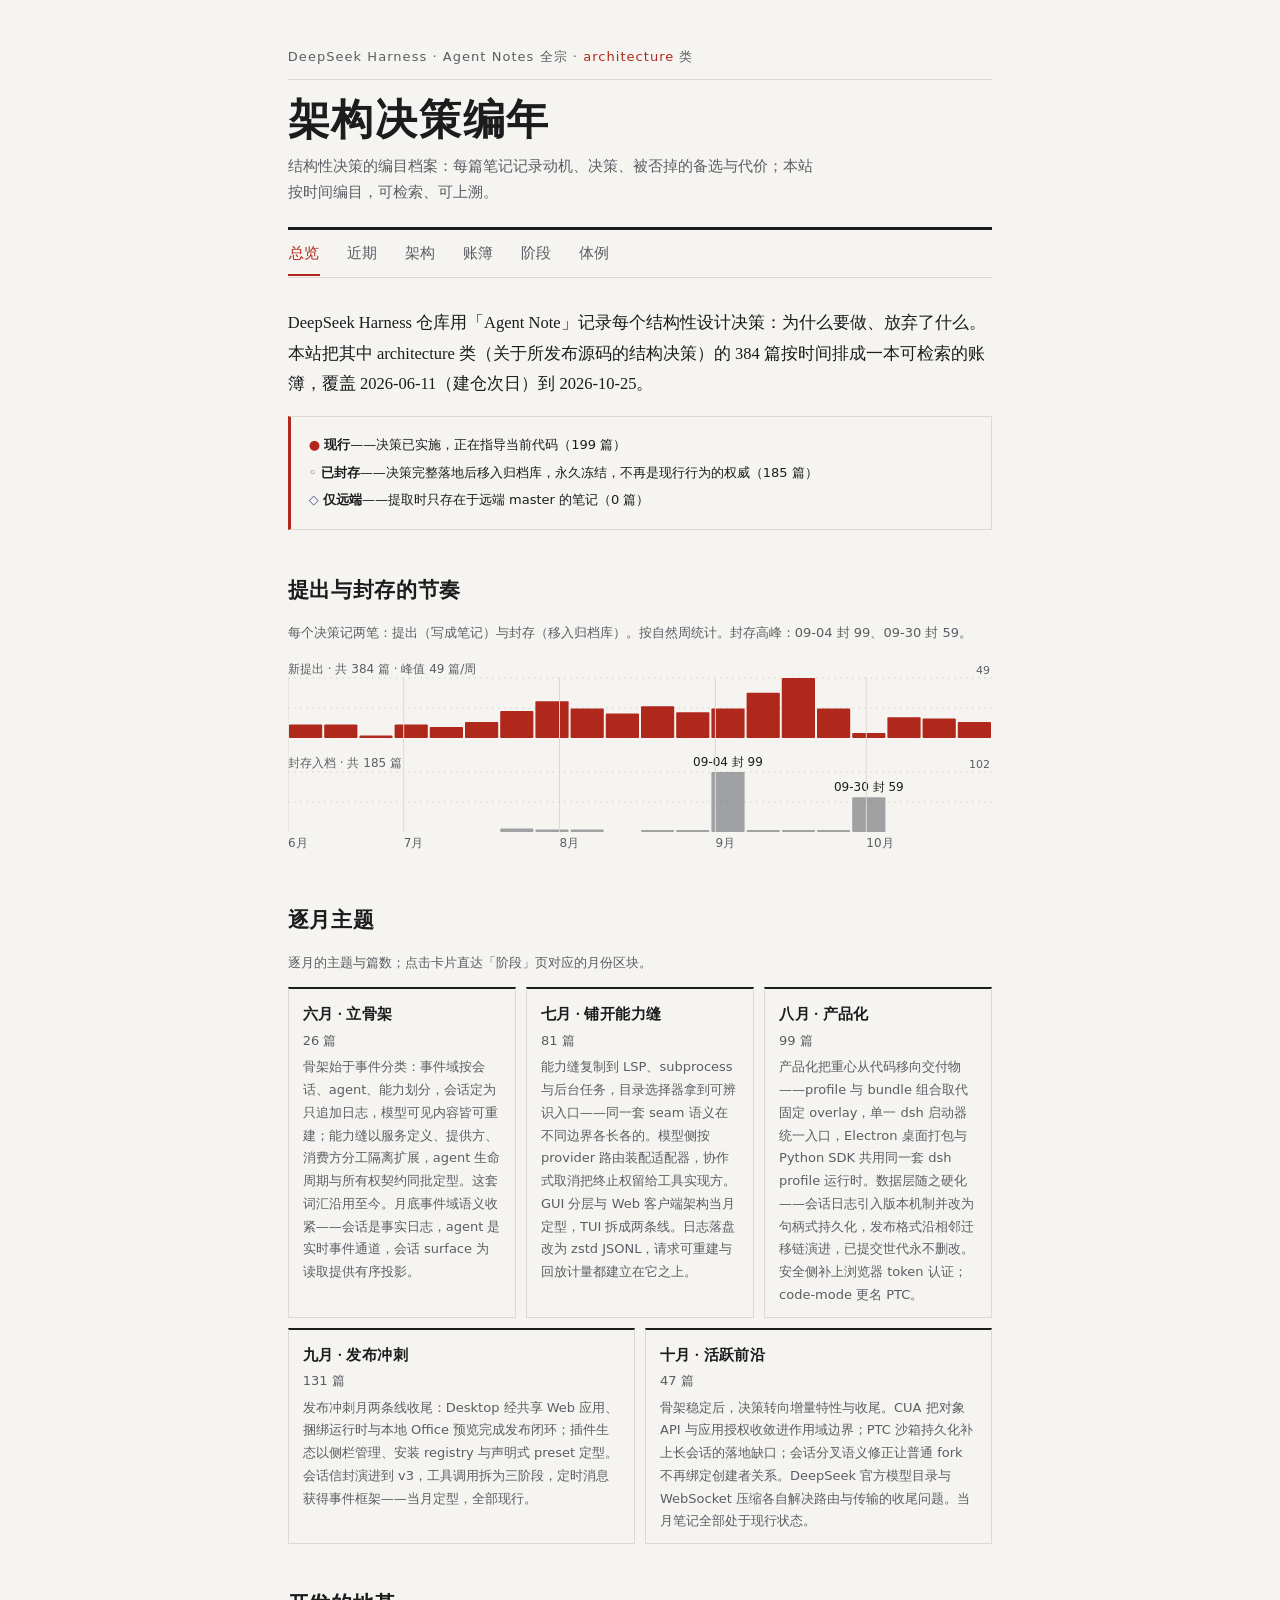
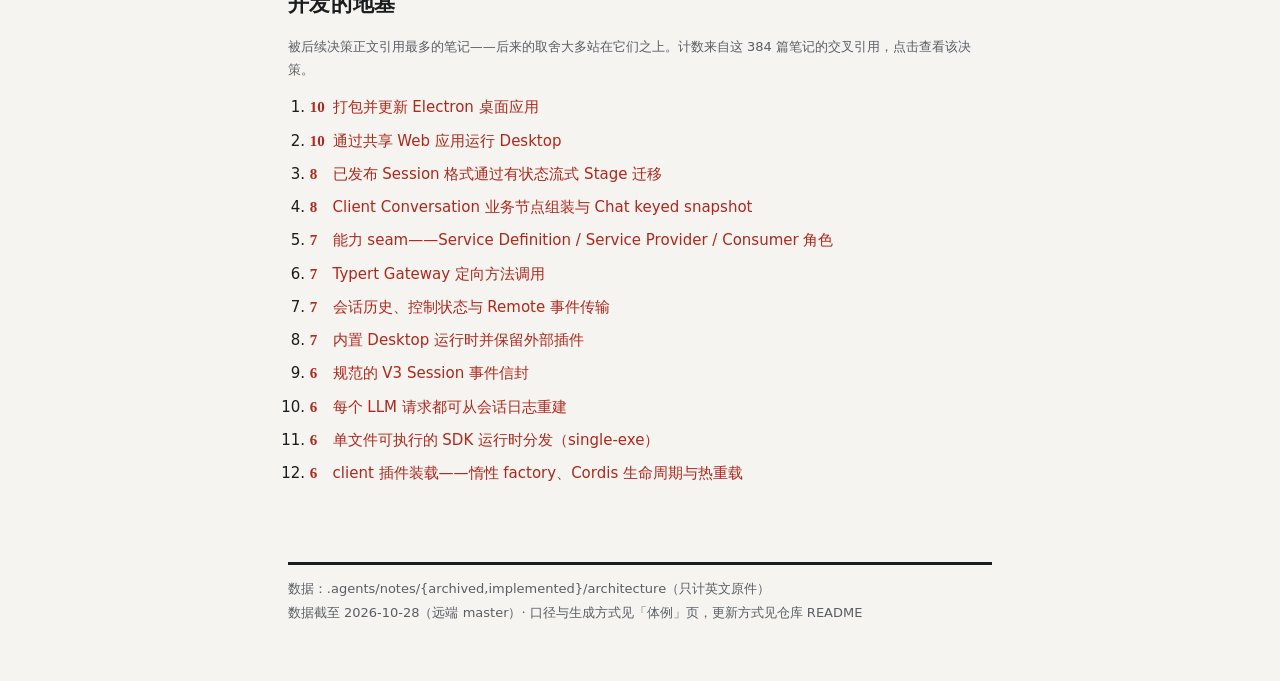
==== index.html @ a7806670 "publish site 2026-10-29" ====
<!doctype html>
<html lang="zh-CN">
<head>
  <meta charset="utf-8">
  <meta name="viewport" content="width=device-width, initial-scale=1">
  <meta name="description" content="">
  <title></title>
  <link rel="stylesheet" href="css/styles.css?v=202610291854b">
</head>
<body>
  <header class="site-head">
    <p class="kicker" id="slot-kicker"></p>
    <h1 id="slot-h1"></h1>
    <p class="subtitle" id="slot-subtitle"></p>
    <nav id="nav" aria-label="页面导航"></nav>
  </header>
  <main id="page" aria-live="polite">
    <noscript><p>本站按页加载脚本，需要启用 JavaScript。</p></noscript>
  </main>
  <footer class="site-foot">
    <p id="slot-footer"></p>
  </footer>
  <script src="js/vendor/marked.min.js"></script>
  <script src="js/data.js?v=202610291854b"></script>
  <script src="js/data.zh.js?v=202610291854b"></script>
  <script src="js/content.js?v=202610291854"></script>
  <script src="js/static.js"></script>
  <script src="js/app.js?v=202610291854b"></script>
</body>
</html>
---- css/styles.css ----
/* 架构决策编年 · 档案编目视觉体系
   文献标题用衬线，记录数据用等宽，说明文字用黑体；
   朱砂 = 现行/印色，墨灰 = 封存，靛青 = 仅远端。 */

:root {
  --paper: #f5f4f0;
  --ink: #1b1c1e;
  --ink-2: #5a5e64;
  --line: #dcd9d1;
  --line-soft: #e8e6e0;
  --seal: #b0281c;
  --seal-paper: #f1e4e0;
  --remote: #46539b;
  --hover: #eceae4;
  --serif: "Noto Serif SC", "Noto Serif CJK SC", "Source Han Serif SC", "Songti SC", "SimSun", serif;
  --sans: "Noto Sans SC", "PingFang SC", "Hiragino Sans GB", "Microsoft YaHei", system-ui, sans-serif;
  --mono: ui-monospace, "SF Mono", Menlo, Consolas, "Liberation Mono", monospace;
}

@media (prefers-color-scheme: dark) {
  :root {
    --paper: #17181a;
    --ink: #e9e7e2;
    --ink-2: #a3a7ad;
    --line: #2f3235;
    --line-soft: #24262a;
    --seal: #e0604c;
    --seal-paper: #2c211f;
    --remote: #9aa7e0;
    --hover: #1f2225;
  }
}

* { box-sizing: border-box; }

body {
  margin: 0;
  background: var(--paper);
  color: var(--ink);
  font: 400 15px/1.75 var(--sans);
  -webkit-font-smoothing: antialiased;
}

::selection { background: var(--seal); color: #fff; }

.site-head, main, .site-foot {
  max-width: 78ch;
  margin: 0 auto;
  padding: 0 20px;
}
.site-head { padding-top: 46px; }
main { min-height: 40vh; padding-bottom: 56px; }
.site-foot { padding-bottom: 44px; }

/* 卷首 */
.kicker {
  color: var(--ink-2);
  font-size: 13px;
  letter-spacing: .08em;
  margin: 0 0 14px;
  padding-bottom: 10px;
  border-bottom: 1px solid var(--line);
}
.kicker b { color: var(--seal); font-weight: 500; }

h1 {
  font-family: var(--serif);
  font-size: 42px;
  font-weight: 600;
  letter-spacing: .04em;
  line-height: 1.25;
  margin: 0 0 8px;
}

.subtitle {
  color: var(--ink-2);
  font-size: 14.5px;
  max-width: 58ch;
  margin: 0 0 22px;
}

#nav {
  display: flex;
  flex-wrap: wrap;
  gap: 2px 26px;
  border-top: 3px solid var(--ink);
  border-bottom: 1px solid var(--line);
  margin: 0 0 30px;
  padding: 2px 0;
}
#nav a {
  color: var(--ink-2);
  font-size: 14.5px;
  padding: 9px 1px 8px;
  border-bottom: 2px solid transparent;
  margin-bottom: -1px;
}
#nav a:hover { color: var(--ink); text-decoration: none; }
#nav a[aria-current="page"] {
  color: var(--seal);
  border-bottom-color: var(--seal);
}

/* 正文排版 */
.lede {
  font-family: var(--serif);
  font-size: 16.5px;
  line-height: 1.85;
  margin: 0 0 16px;
}
h2 {
  font-family: var(--serif);
  font-size: 21px;
  font-weight: 600;
  letter-spacing: .03em;
  margin: 42px 0 10px;
}
h3 { font-size: 15px; font-weight: 500; margin: 22px 0 6px; }
a { color: var(--seal); text-decoration: none; }
a:hover { text-decoration: underline; }
code { font-family: var(--mono); font-size: .9em; background: transparent; padding: 0; }
.small { font-size: 13px; }
.muted { color: var(--ink-2); }
.loading, .load-error { color: var(--ink-2); padding: 24px 0; }
.load-error { color: var(--seal); }

/* 数据带 */
.stats {
  display: flex;
  flex-wrap: wrap;
  border-top: 1px solid var(--line);
  border-bottom: 1px solid var(--line);
  margin: 0 0 16px;
}
.stats span {
  flex: 1 1 auto;
  color: var(--ink-2);
  font-size: 13px;
  padding: 10px 18px 10px 0;
  margin-right: 18px;
  border-right: 1px solid var(--line-soft);
}
.stats span:last-child { border-right: 0; }
.stats b {
  display: block;
  color: var(--ink);
  font-family: var(--serif);
  font-size: 24px;
  font-weight: 600;
  line-height: 1.3;
  font-variant-numeric: tabular-nums;
}

.legend {
  display: flex;
  flex-wrap: wrap;
  gap: 4px 20px;
  color: var(--ink-2);
  font-size: 13px;
  margin: 0 0 10px;
}
.legend i { font-style: normal; }
.legend .i.k { color: var(--seal); }
.legend .a.k { color: var(--ink-2); }
.legend .r.k { color: var(--remote); }

/* 怎么读 */
.guide {
  border: 1px solid var(--line);
  border-left: 3px solid var(--seal);
  border-radius: 0;
  padding: 12px 18px;
  margin: 0 0 16px;
  background: var(--paper);
}
.guide p { margin: 5px 0; }
.guide .k { font-style: normal; }
.guide .i.k { color: var(--seal); }
.guide .a.k { color: var(--ink-2); }
.guide .r.k { color: var(--remote); }

/* 节奏图 */
.cadence { margin: 0; }
.cadence .lane-label, .cadence .tick { fill: var(--ink-2); font-size: 12px; }
.cadence .gridval { fill: var(--ink-2); font-size: 11px; font-variant-numeric: tabular-nums; }
.cadence .sweep { fill: var(--ink); font-size: 12px; }
.cadence .gridline { stroke: var(--line); stroke-width: 1; stroke-dasharray: 2 4; }
.cadence .monthline { stroke: var(--line); stroke-width: 1; }
.cadence .bar-p { fill: var(--seal); }
.cadence .bar-s { fill: var(--ink-2); opacity: .55; }
.cadence .hit { fill: transparent; }

/* 月份速览条 */
.month-strip { display: flex; flex-wrap: wrap; gap: 10px; }
.month-strip a {
  flex: 1 1 190px;
  border: 1px solid var(--line);
  border-top: 2px solid var(--ink);
  border-radius: 0;
  padding: 12px 14px 10px;
  color: inherit;
  background: var(--paper);
}
.month-strip a:hover { background: var(--hover); text-decoration: none; border-top-color: var(--seal); }
.month-strip .m { font-family: var(--serif); font-weight: 600; letter-spacing: .03em; }
.month-strip .c { display: block; color: var(--ink-2); font-size: 13px; font-variant-numeric: tabular-nums; margin-top: 2px; }
.month-strip .p { display: block; color: var(--ink-2); font-size: 13px; margin-top: 4px; }

/* 账簿 */
.ledger-tools {
  display: flex;
  align-items: center;
  gap: 14px;
  margin-bottom: 14px;
}
.ledger-tools input {
  flex: 1;
  min-width: 0;
  max-width: 46ch;
  font: 400 14px/1.4 var(--sans);
  color: var(--ink);
  background: var(--paper);
  border: 1px solid var(--line);
  border-bottom: 1px solid var(--ink);
  border-radius: 0;
  padding: 8px 12px;
}
.ledger-tools input:focus { outline: 2px solid var(--seal); outline-offset: -1px; }
.ledger-tools .lang-toggle,
#lang-toggle {
  flex: none;
  font: 400 13px/1 var(--sans);
  color: var(--ink);
  background: var(--paper);
  border: 1px solid var(--ink);
  border-radius: 2px;
  padding: 8px 12px;
  cursor: pointer;
}
#lang-toggle:hover { background: var(--hover); }
#lang-toggle[aria-pressed="true"] { border-color: var(--seal); color: var(--seal); }

.ledger > details {
  border-top: 1px solid var(--line);
  border-left: 2px solid transparent;
  padding-left: 14px;
  margin-left: -16px;
}
.ledger > details:last-of-type { border-bottom: 1px solid var(--line); }
.ledger > details[open] { border-left-color: var(--seal); }
.ledger summary {
  display: flex;
  flex-wrap: wrap;
  align-items: baseline;
  gap: 4px 12px;
  padding: 12px 2px;
  cursor: pointer;
}
.ledger summary .vol {
  font-family: var(--serif);
  font-size: 12.5px;
  color: var(--ink-2);
  border: 1px solid var(--line);
  border-radius: 2px;
  padding: 0 7px;
  line-height: 1.7;
}
.ledger summary .m {
  font-family: var(--serif);
  font-size: 17px;
  font-weight: 600;
  letter-spacing: .04em;
  min-width: 3em;
}
.ledger summary .phase { font-weight: 500; }
.ledger summary .count { color: var(--ink-2); font-size: 13px; font-variant-numeric: tabular-nums; }
.ledger > details[open] summary .m { color: var(--seal); }
.phase-note { color: var(--ink-2); font-size: 13px; margin: 0 0 10px; padding: 0 2px; }
.rows { padding-bottom: 14px; }

/* 账簿行：抽出即展开的卷宗 */
.rowd {
  border: 1px solid transparent;
  border-radius: 6px;
  margin-bottom: 6px;
}
.rowd > summary {
  display: flex;
  align-items: baseline;
  gap: 10px;
  padding: 5px 10px;
  cursor: pointer;
  list-style: none;
  border-left: 2px solid transparent;
  margin-left: -12px;
}
.rowd > summary::-webkit-details-marker { display: none; }
.rowd > summary:hover { background: var(--hover); border-radius: 6px; }
.rowd[open] { border-color: var(--line); background: var(--paper); }
.rowd[open] > summary { border-left-color: var(--seal); padding: 8px 12px 4px; }
.rowd .mark { flex: none; width: 1em; text-align: center; }
.rowd .d { flex: none; color: var(--ink-2); }
.rowd .tt {
  flex: 1;
  min-width: 0;
  overflow: hidden;
  text-overflow: ellipsis;
  white-space: nowrap;
}
.rowd[open] .tt {
  white-space: normal;
  font-family: var(--serif);
  font-size: 15px;
  font-weight: 600;
  color: var(--ink);
}
.rowd.a, .rowd.a .mark, .rowd.a .tt { color: var(--ink-2); }
.rowd.i .mark { color: var(--seal); }
.rowd.r .mark { color: var(--remote); }
.rowd.r .tt { font-style: normal; }

.rowd .detail { padding: 4px 12px 12px; }
.rowd .detail .sec {
  margin: 0 0 16px;
  padding-top: 12px;
  border-top: 1px solid var(--line-soft);
  font-size: 13.5px;
  line-height: 1.75;
}
.rowd .detail .sec:first-child { border-top: 0; padding-top: 2px; }
.rowd .detail .lbl {
  display: block;
  font-weight: 600;
  color: var(--seal);
  font-size: 15px;
  letter-spacing: .02em;
  margin-bottom: 6px;
}
/* Markdown 渲染正文：内部小节标题用衬线墨色，与章节徽章明确分层 */
.rowd .detail .md { line-height: 1.8; }
.rowd .detail .md > :first-child { margin-top: 0; }
.rowd .detail .md > :last-child { margin-bottom: 0; }
.rowd .detail .md h3 {
  font-family: var(--serif);
  font-size: 15px;
  font-weight: 600;
  letter-spacing: .02em;
  color: var(--ink);
  margin: 16px 0 6px;
  padding-bottom: 3px;
  border-bottom: 1px solid var(--line-soft);
}
.rowd .detail .md h4 {
  font-size: 13.5px;
  font-weight: 600;
  color: var(--ink);
  margin: 12px 0 4px;
}
.rowd .detail .md p { margin: 6px 0; }
.rowd .detail .md ul, .rowd .detail .md ol { margin: 6px 0; padding-left: 20px; }
.rowd .detail .md li { margin: 3px 0; }
.rowd .detail .md code {
  font-family: var(--mono);
  font-size: .92em;
  background: var(--hover);
  border-radius: 3px;
  padding: 0 4px;
}
.rowd .detail .md pre {
  background: var(--hover);
  border: 1px solid var(--line);
  border-radius: 3px;
  padding: 8px 12px;
  overflow-x: auto;
}
.rowd .detail .md pre code { background: transparent; padding: 0; }
.rowd .detail .md table {
  border-collapse: collapse;
  margin: 8px 0;
  font-size: 13px;
  display: block;
  overflow-x: auto;
  max-width: 100%;
}
.rowd .detail .md th, .rowd .detail .md td {
  border: 1px solid var(--line);
  padding: 3px 10px;
  text-align: left;
  vertical-align: top;
}
.rowd .detail .md th { background: var(--hover); font-weight: 500; }
.rowd .detail .md blockquote {
  margin: 6px 0;
  padding: 2px 0 2px 12px;
  border-left: 3px solid var(--line);
  color: var(--ink-2);
}
.rowd .detail .md hr { border: 0; border-top: 1px solid var(--line); margin: 10px 0; }
.rowd .detail .md a { color: var(--seal); }
.rowd .detail .md code.md-ref { color: var(--ink-2); background: transparent; padding: 0; }
.rowd .detail .alts { margin: 0; padding-left: 18px; }
.rowd .detail .alts li { margin: 4px 0; }
.rowd .detail .alts b { font-weight: 500; }
.rowd .detail .refs a { margin-right: 10px; }
.rowd .detail .refs code { color: var(--seal); }
.rowd .detail .meta { margin: 0; overflow-wrap: anywhere; }
.rowd .detail .meta code { color: var(--ink-2); }

/* 开发的地基 */
.founds { margin: 0; padding-left: 22px; }
.founds li { margin: 7px 0; }
.founds .n {
  display: inline-block;
  min-width: 2.4ch;
  font-family: var(--serif);
  font-weight: 600;
  font-variant-numeric: tabular-nums;
  color: var(--seal);
}

/* 架构页 */
.map-embed { margin: 18px 0 8px; }
.map-embed iframe {
  width: 100%;
  height: 680px;
  border: 1px solid var(--line);
  border-radius: 0;
  background: var(--paper);
}
.map-embed figcaption { color: var(--ink-2); font-size: 13px; margin-bottom: 6px; }
.region { margin-bottom: 34px; }
.region h2 .vol {
  font-size: 12.5px;
  font-weight: 400;
  color: var(--ink-2);
  border: 1px solid var(--line);
  border-radius: 2px;
  padding: 1px 7px;
  margin-right: 4px;
  vertical-align: 3px;
  letter-spacing: 0;
}
.keys { margin: 10px 0 0; padding: 0; list-style: none; }
.keys li { display: flex; align-items: baseline; gap: 10px; padding: 4px 0; }
.keys .mark { flex: none; width: 1em; text-align: center; }
.keys li.a .mark { color: var(--ink-2); }
.keys li.i .mark { color: var(--seal); }
.keys li.r .mark { color: var(--remote); }
.keys .gloss { color: var(--ink-2); font-size: 13.5px; }
.keys a { color: inherit; display: inline; }
.keys a:hover { color: var(--seal); text-decoration: none; }
.keys .d { color: var(--ink-2); }
.keys .slug { color: var(--ink-2); font-size: 12px; }

/* 阶段页 */
.phase-block { margin-bottom: 40px; }
.phase-block > header {
  display: flex;
  flex-wrap: wrap;
  align-items: baseline;
  gap: 4px 14px;
  margin-bottom: 6px;
  padding-top: 10px;
  border-top: 1px solid var(--line);
}
.phase-block > header .vol {
  font-family: var(--serif);
  font-size: 12.5px;
  color: var(--ink-2);
  border: 1px solid var(--line);
  border-radius: 2px;
  padding: 0 7px;
}
.phase-block > header .m { font-family: var(--serif); font-size: 20px; font-weight: 600; letter-spacing: .03em; }
.phase-block > header .range { color: var(--ink-2); font-size: 13px; }
.phase-block > header .count { color: var(--ink-2); font-size: 13px; margin-left: auto; font-variant-numeric: tabular-nums; }
.sweep-callout {
  border-left: 3px solid var(--ink-2);
  padding: 2px 0 2px 14px;
  margin: 14px 0;
}
.sweep-callout p { margin: 4px 0; }

/* 体例页 */
.about dt { font-weight: 500; margin-top: 18px; font-family: var(--serif); letter-spacing: .02em; }
.about dd { margin: 3px 0 0; color: var(--ink-2); }
.class-table { border-collapse: collapse; margin: 12px 0; font-size: 14px; }
.class-table th, .class-table td {
  text-align: left;
  padding: 6px 20px 6px 0;
  border-bottom: 1px solid var(--line);
  font-weight: 400;
}
.class-table th { color: var(--ink-2); font-size: 13px; }
.class-table td.num { font-variant-numeric: tabular-nums; }

/* 版权页 */
.site-foot p {
  color: var(--ink-2);
  font-size: 13px;
  border-top: 3px solid var(--ink);
  padding-top: 12px;
  line-height: 1.8;
}

@media (max-width: 560px) {
  .site-head { padding-top: 30px; }
  h1 { font-size: 32px; }
  .stats span { padding-right: 12px; margin-right: 12px; }
  .rowd > summary { gap: 7px; }
}

/* 锚点跳转高亮 */
@keyframes arch-flash {
  from { background: var(--seal-paper); }
  to { background: transparent; }
}
.phase-block.flash { animation: arch-flash 1.4s ease-out 1; border-radius: 6px; }
@media (prefers-reduced-motion: reduce) {
  .phase-block.flash { animation: none; background: var(--seal-paper); }
}

/* 「近期」页 */
.recent-toggle { display: flex; flex-wrap: wrap; gap: 6px; margin: 0 0 18px; }
.recent-toggle button {
  font: 400 13px/1 var(--sans);
  color: var(--ink-2);
  background: var(--paper);
  border: 1px solid var(--line);
  border-radius: 14px;
  padding: 6px 14px;
  cursor: pointer;
}
.recent-toggle button:hover { color: var(--ink); }
.recent-toggle button[aria-pressed="true"] {
  color: var(--seal);
  border-color: var(--seal);
  font-weight: 500;
}
.pulse-band, .delta-band {
  display: flex; flex-wrap: wrap; gap: 4px 26px;
  border-top: 1px solid var(--line); border-bottom: 1px solid var(--line);
  padding: 12px 0; margin: 0 0 14px;
}
.pulse-band b, .delta-band b {
  font-family: var(--serif); font-size: 20px; font-weight: 600;
  font-variant-numeric: tabular-nums; display: block; line-height: 1.3;
}
.pulse-band span, .delta-band span { color: var(--ink-2); font-size: 13px; }
.pulse-band .hero { position: relative; }
.pulse-band .hero b { font-size: 30px; color: var(--seal); }
.pulse-band .hero b[data-log] { cursor: help; }
.pulse-band .hero b::after {
  content: attr(data-log);
  position: absolute; left: 0; top: calc(100% + 8px);
  background: var(--ink); color: var(--paper);
  font-family: var(--sans); font-size: 12px; font-weight: 400;
  padding: 4px 10px; border-radius: 4px; white-space: nowrap;
  opacity: 0; pointer-events: none; transition: opacity .12s; z-index: 5;
}
.pulse-band .hero b:hover::after { opacity: 1; }
.day { font-family: var(--serif); font-size: 15px; font-weight: 600; margin: 18px 0 4px; }
.day .n { font-family: var(--sans); font-size: 12px; font-weight: 400; color: var(--ink-2); }
.recent-feed, .feed { list-style: none; margin: 0; padding: 0; }
.recent-feed li, .feed li {
  display: flex; align-items: baseline; gap: 10px;
  padding: 4px 0; border-bottom: 1px solid var(--line-soft);
}
.recent-feed .mark, .feed .mark { flex: none; width: 1em; text-align: center; }
.recent-feed .d, .feed .d { flex: none; color: var(--ink-2); font-family: var(--mono); font-size: .9em; }
.recent-feed .t, .feed .t { color: inherit; }
.recent-feed li.i .mark, .feed li.i .mark { color: var(--seal); }
.recent-feed li.a, .feed li.a { color: var(--ink-2); }
.recent-feed li.r .mark, .feed li.r .mark { color: var(--remote); }
.recent-feed .tag, .feed .tag {
  flex: none; margin-left: auto; color: var(--ink-2);
  font-size: 12px; border: 1px solid var(--line); border-radius: 2px; padding: 0 7px;
}
.digest { border-top: 1px solid var(--line); padding: 10px 0; }
.digest header { display: flex; align-items: baseline; gap: 12px; }
.digest .dn { font-family: var(--serif); font-size: 16px; font-weight: 600; }
.digest .dc { color: var(--ink-2); font-size: 13px; font-variant-numeric: tabular-nums; }
.latest3 { list-style: none; margin: 6px 0 0; padding: 0; }
.latest3 li { padding: 2px 0; font-size: 13.5px; }
.latest3 a { color: inherit; }
.chips .chip {
  display: inline-block; border: 1px solid var(--line); border-radius: 14px;
  padding: 2px 12px; margin: 0 6px 6px 0; font-size: 13px;
}
.chips .chip b { font-weight: 600; color: var(--seal); }
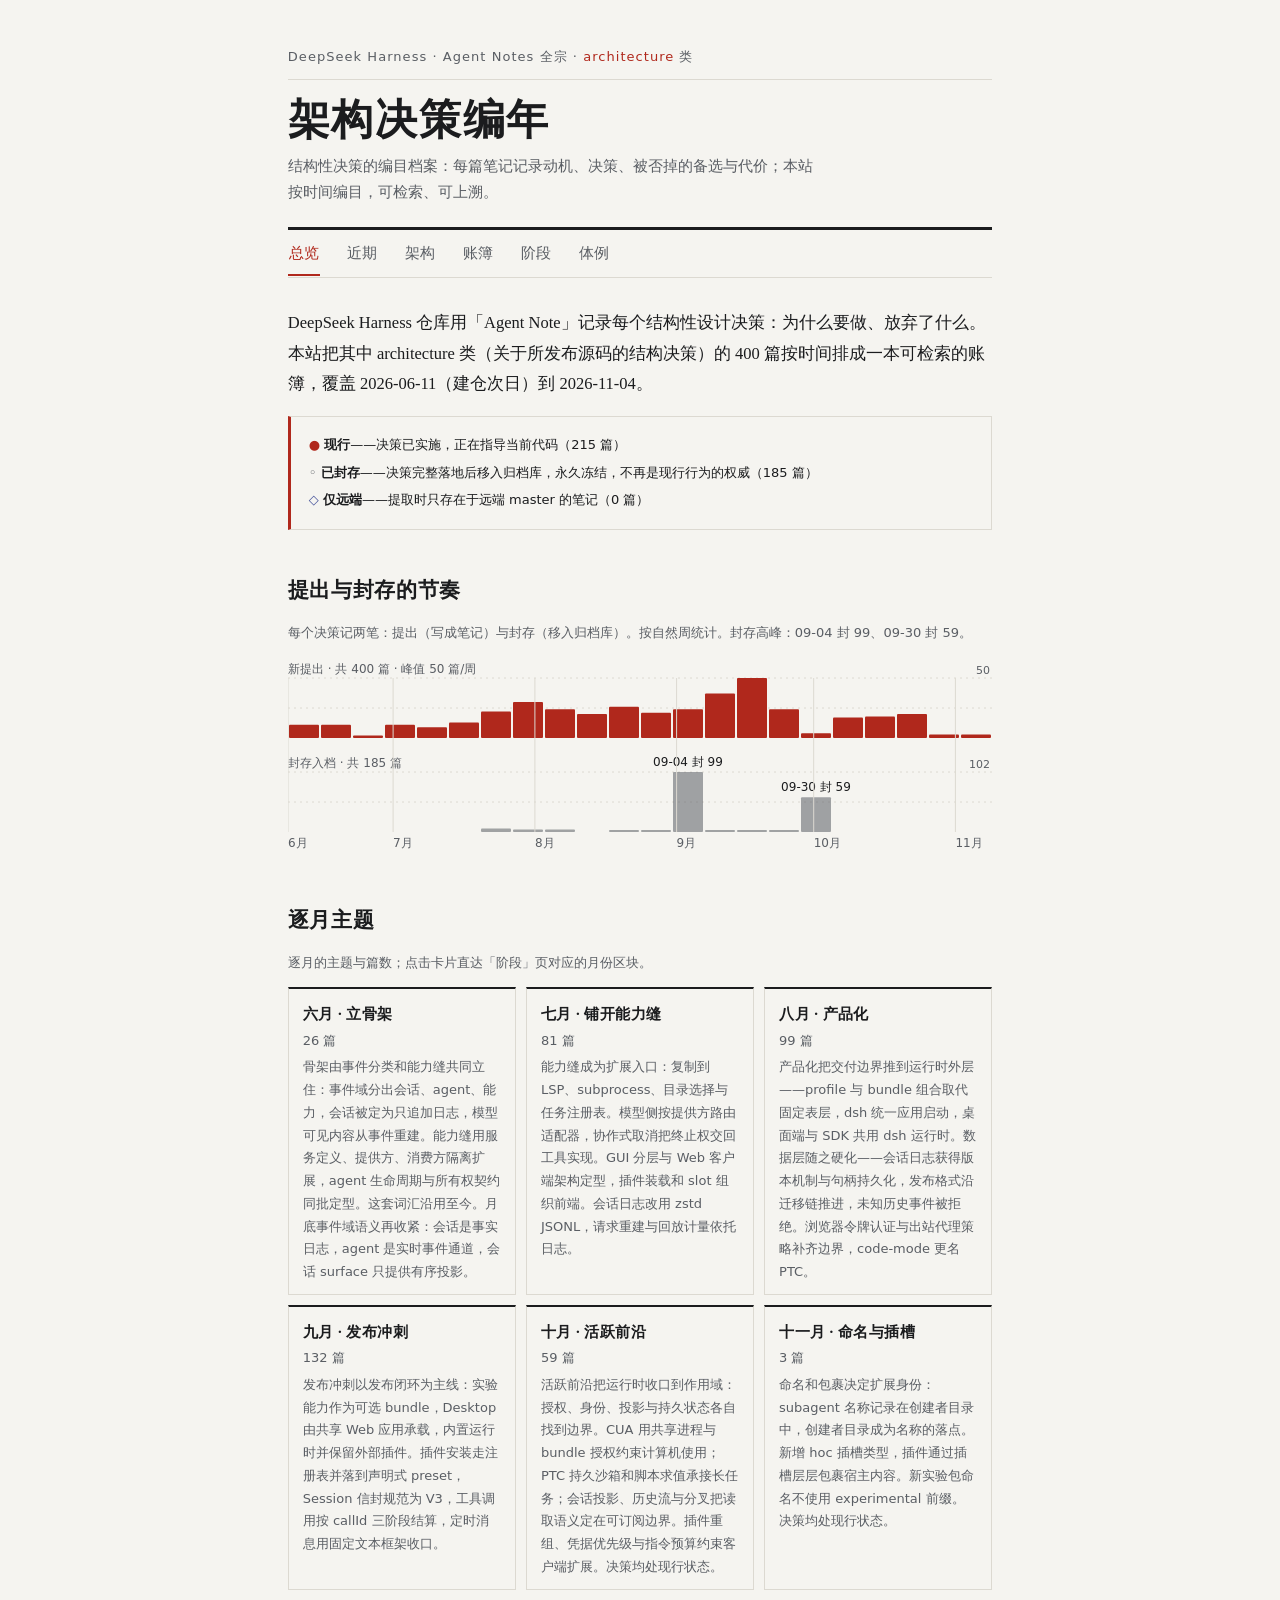
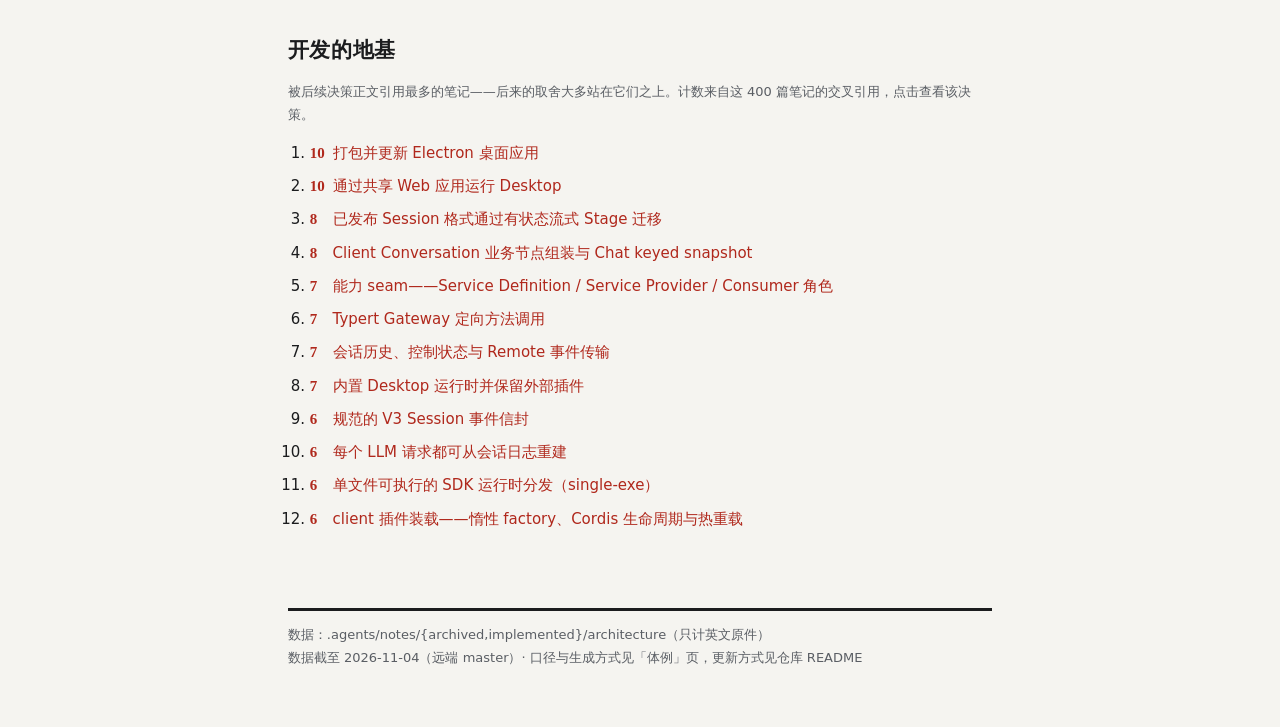
==== commit 595e01c7: "publish site 2026-11-05" ====
--- a/index.html
+++ b/index.html
@@ -5,7 +5,7 @@
   <meta name="viewport" content="width=device-width, initial-scale=1">
   <meta name="description" content="">
   <title></title>
-  <link rel="stylesheet" href="css/styles.css?v=202610291854b">
+  <link rel="stylesheet" href="css/styles.css?v=202611050125b">
 </head>
 <body>
   <header class="site-head">
@@ -21,10 +21,10 @@
     <p id="slot-footer"></p>
   </footer>
   <script src="js/vendor/marked.min.js"></script>
-  <script src="js/data.js?v=202610291854b"></script>
-  <script src="js/data.zh.js?v=202610291854b"></script>
-  <script src="js/content.js?v=202610291854"></script>
+  <script src="js/data.js?v=202611050125b"></script>
+  <script src="js/data.zh.js?v=202611050125b"></script>
+  <script src="js/content.js?v=202611050125"></script>
   <script src="js/static.js"></script>
-  <script src="js/app.js?v=202610291854b"></script>
+  <script src="js/app.js?v=202611050125b"></script>
 </body>
 </html>
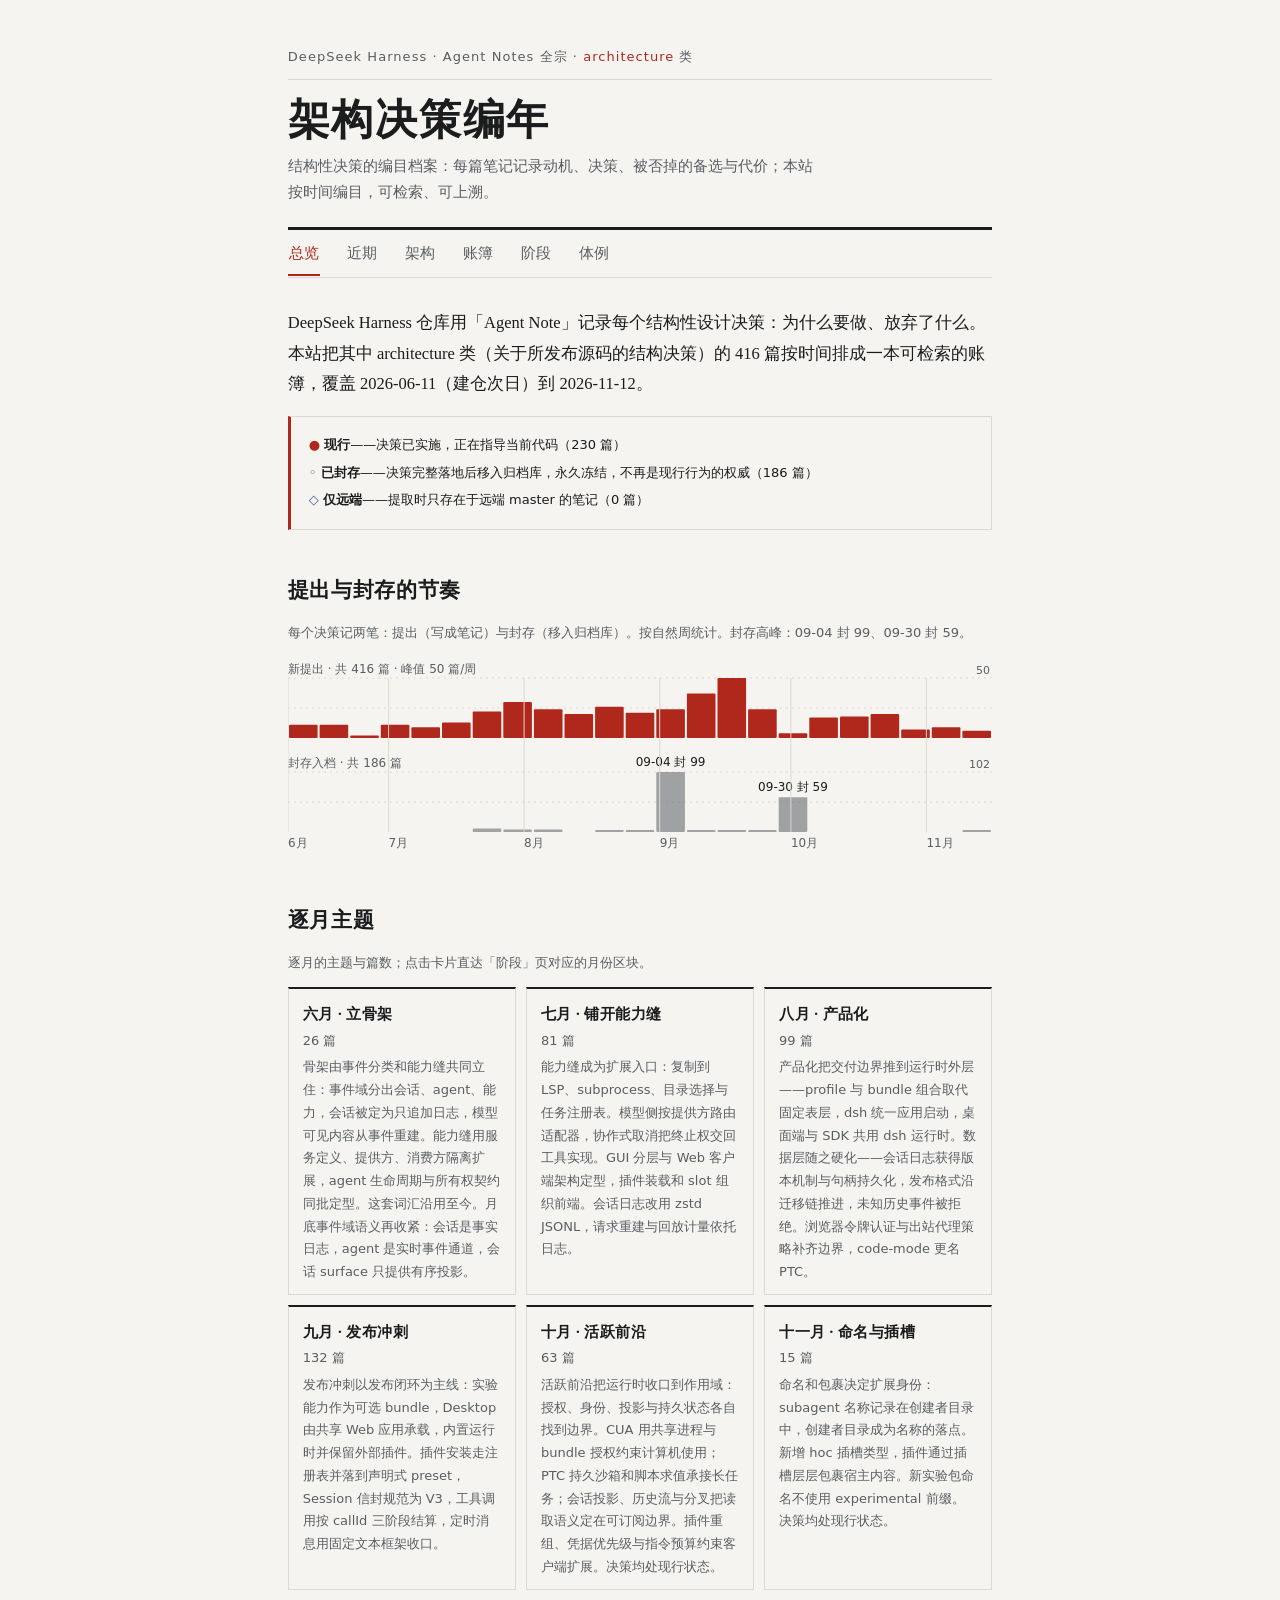
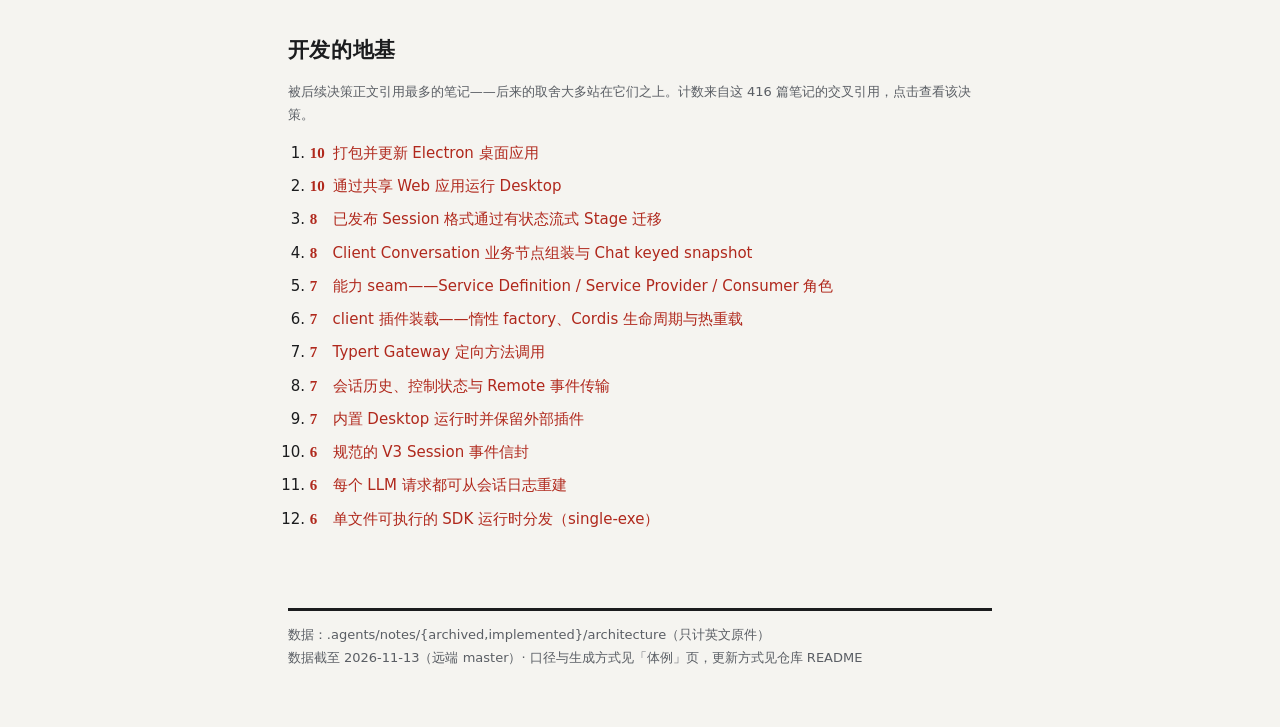
==== commit f8340ee7: "publish site 2026-11-14" ====
--- a/index.html
+++ b/index.html
@@ -5,7 +5,7 @@
   <meta name="viewport" content="width=device-width, initial-scale=1">
   <meta name="description" content="">
   <title></title>
-  <link rel="stylesheet" href="css/styles.css?v=202611050125b">
+  <link rel="stylesheet" href="css/styles.css?v=202611140126b">
 </head>
 <body>
   <header class="site-head">
@@ -21,10 +21,10 @@
     <p id="slot-footer"></p>
   </footer>
   <script src="js/vendor/marked.min.js"></script>
-  <script src="js/data.js?v=202611050125b"></script>
-  <script src="js/data.zh.js?v=202611050125b"></script>
-  <script src="js/content.js?v=202611050125"></script>
+  <script src="js/data.js?v=202611140126b"></script>
+  <script src="js/data.zh.js?v=202611140126b"></script>
+  <script src="js/content.js?v=202611140126"></script>
   <script src="js/static.js"></script>
-  <script src="js/app.js?v=202611050125b"></script>
+  <script src="js/app.js?v=202611140126b"></script>
 </body>
 </html>
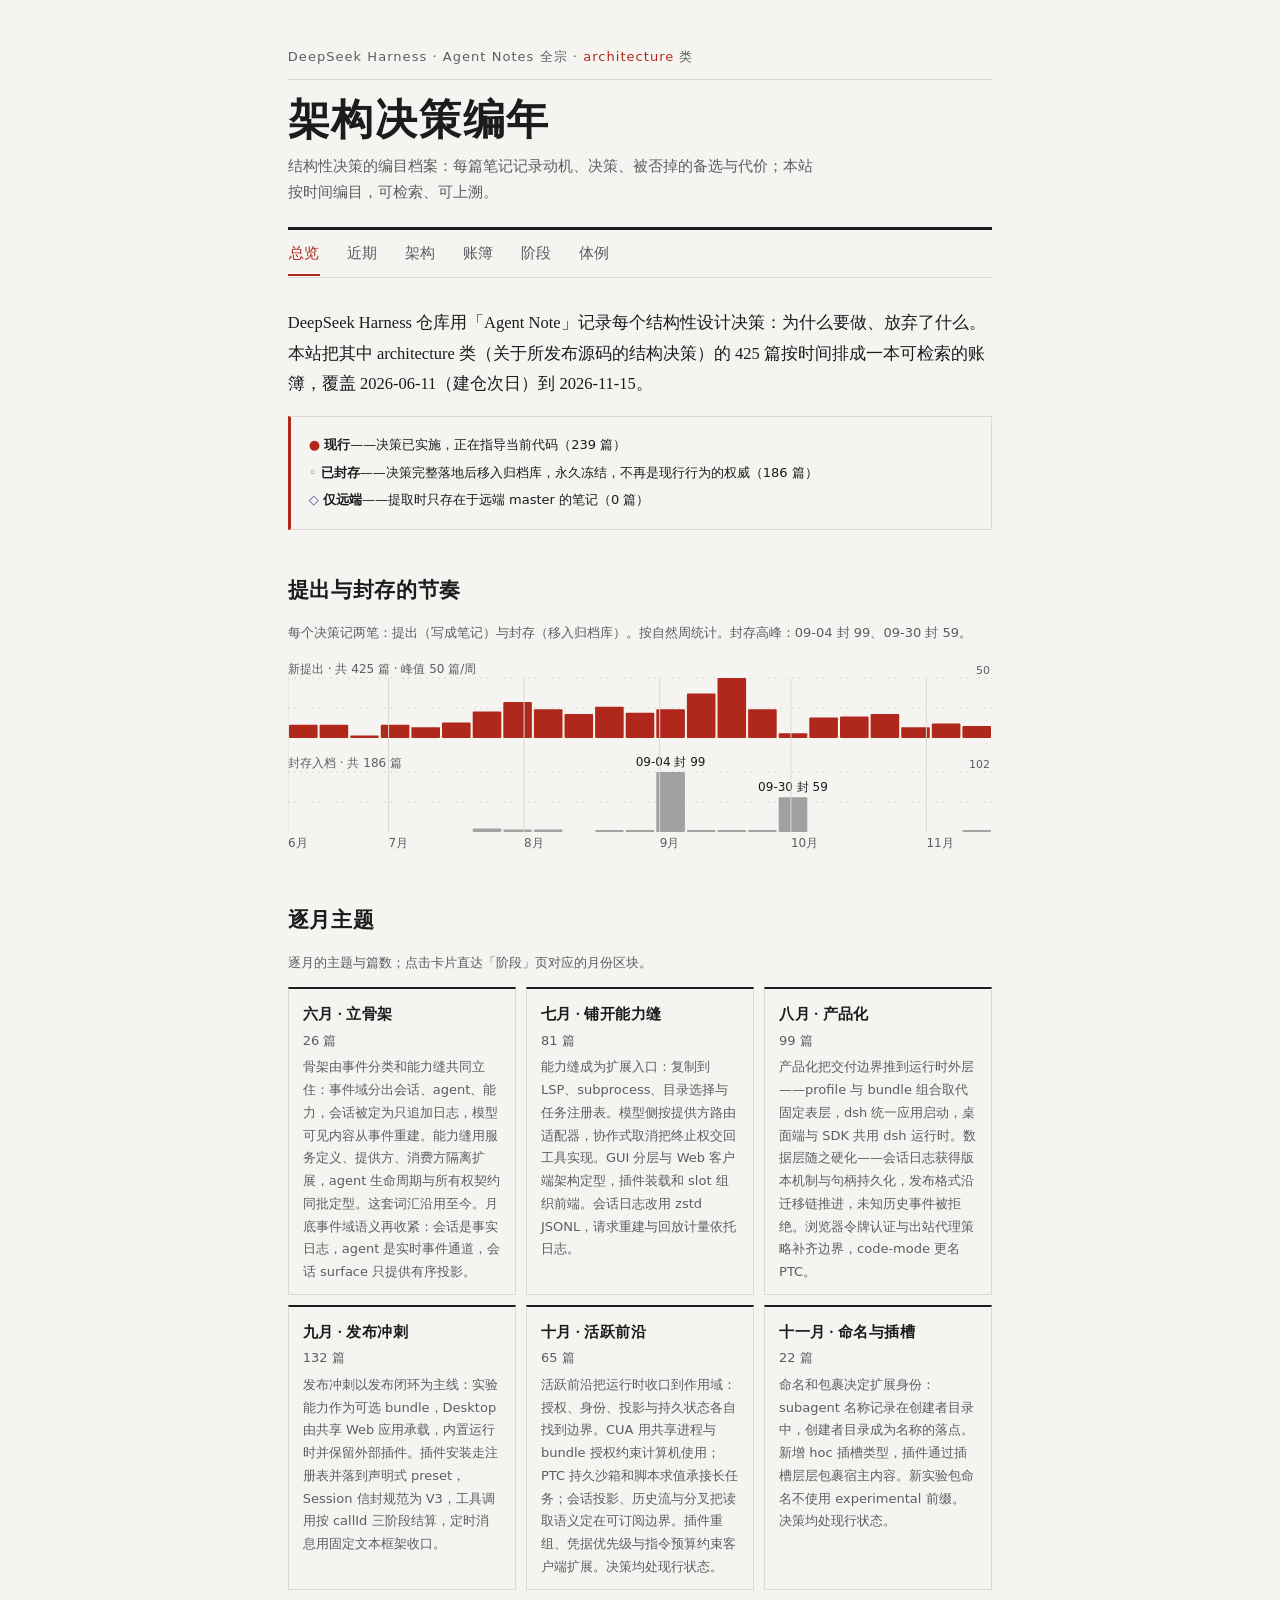
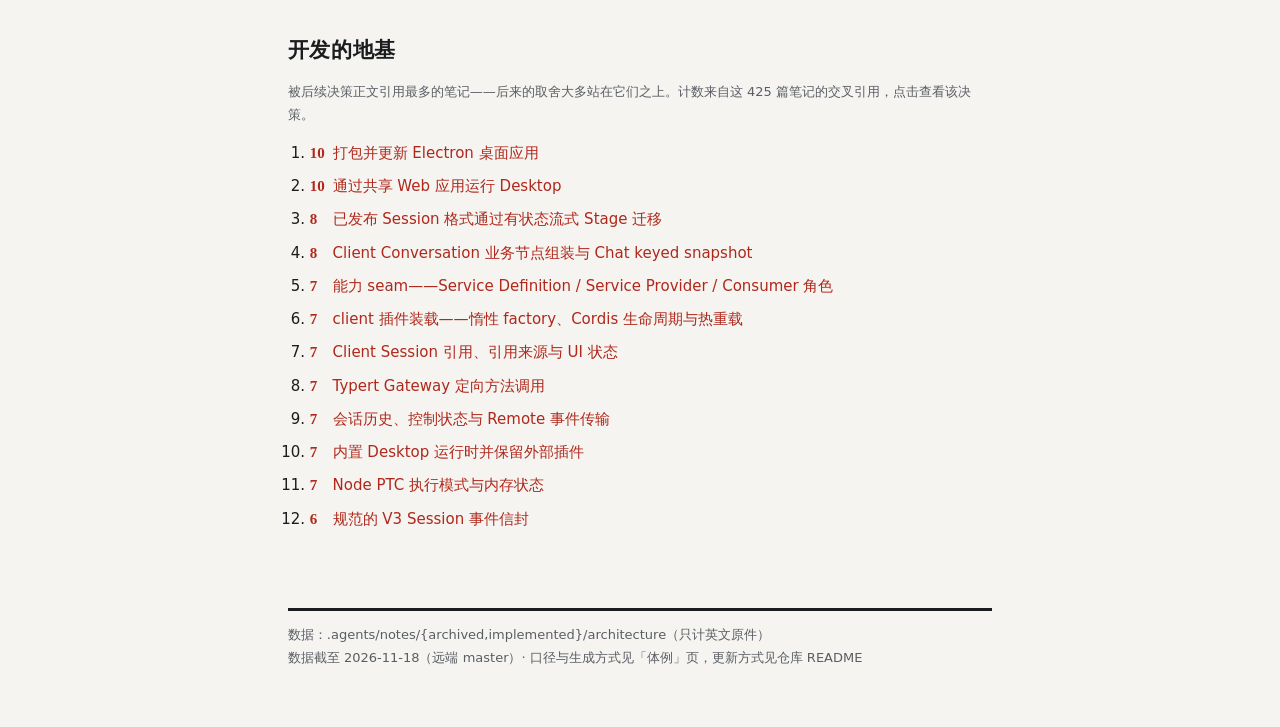
==== commit ef8587ae: "publish site 2026-11-19" ====
--- a/index.html
+++ b/index.html
@@ -5,7 +5,7 @@
   <meta name="viewport" content="width=device-width, initial-scale=1">
   <meta name="description" content="">
   <title></title>
-  <link rel="stylesheet" href="css/styles.css?v=202611140126b">
+  <link rel="stylesheet" href="css/styles.css?v=202611190221b">
 </head>
 <body>
   <header class="site-head">
@@ -21,10 +21,10 @@
     <p id="slot-footer"></p>
   </footer>
   <script src="js/vendor/marked.min.js"></script>
-  <script src="js/data.js?v=202611140126b"></script>
-  <script src="js/data.zh.js?v=202611140126b"></script>
-  <script src="js/content.js?v=202611140126"></script>
+  <script src="js/data.js?v=202611190221b"></script>
+  <script src="js/data.zh.js?v=202611190221b"></script>
+  <script src="js/content.js?v=202611190221"></script>
   <script src="js/static.js"></script>
-  <script src="js/app.js?v=202611140126b"></script>
+  <script src="js/app.js?v=202611190221b"></script>
 </body>
 </html>
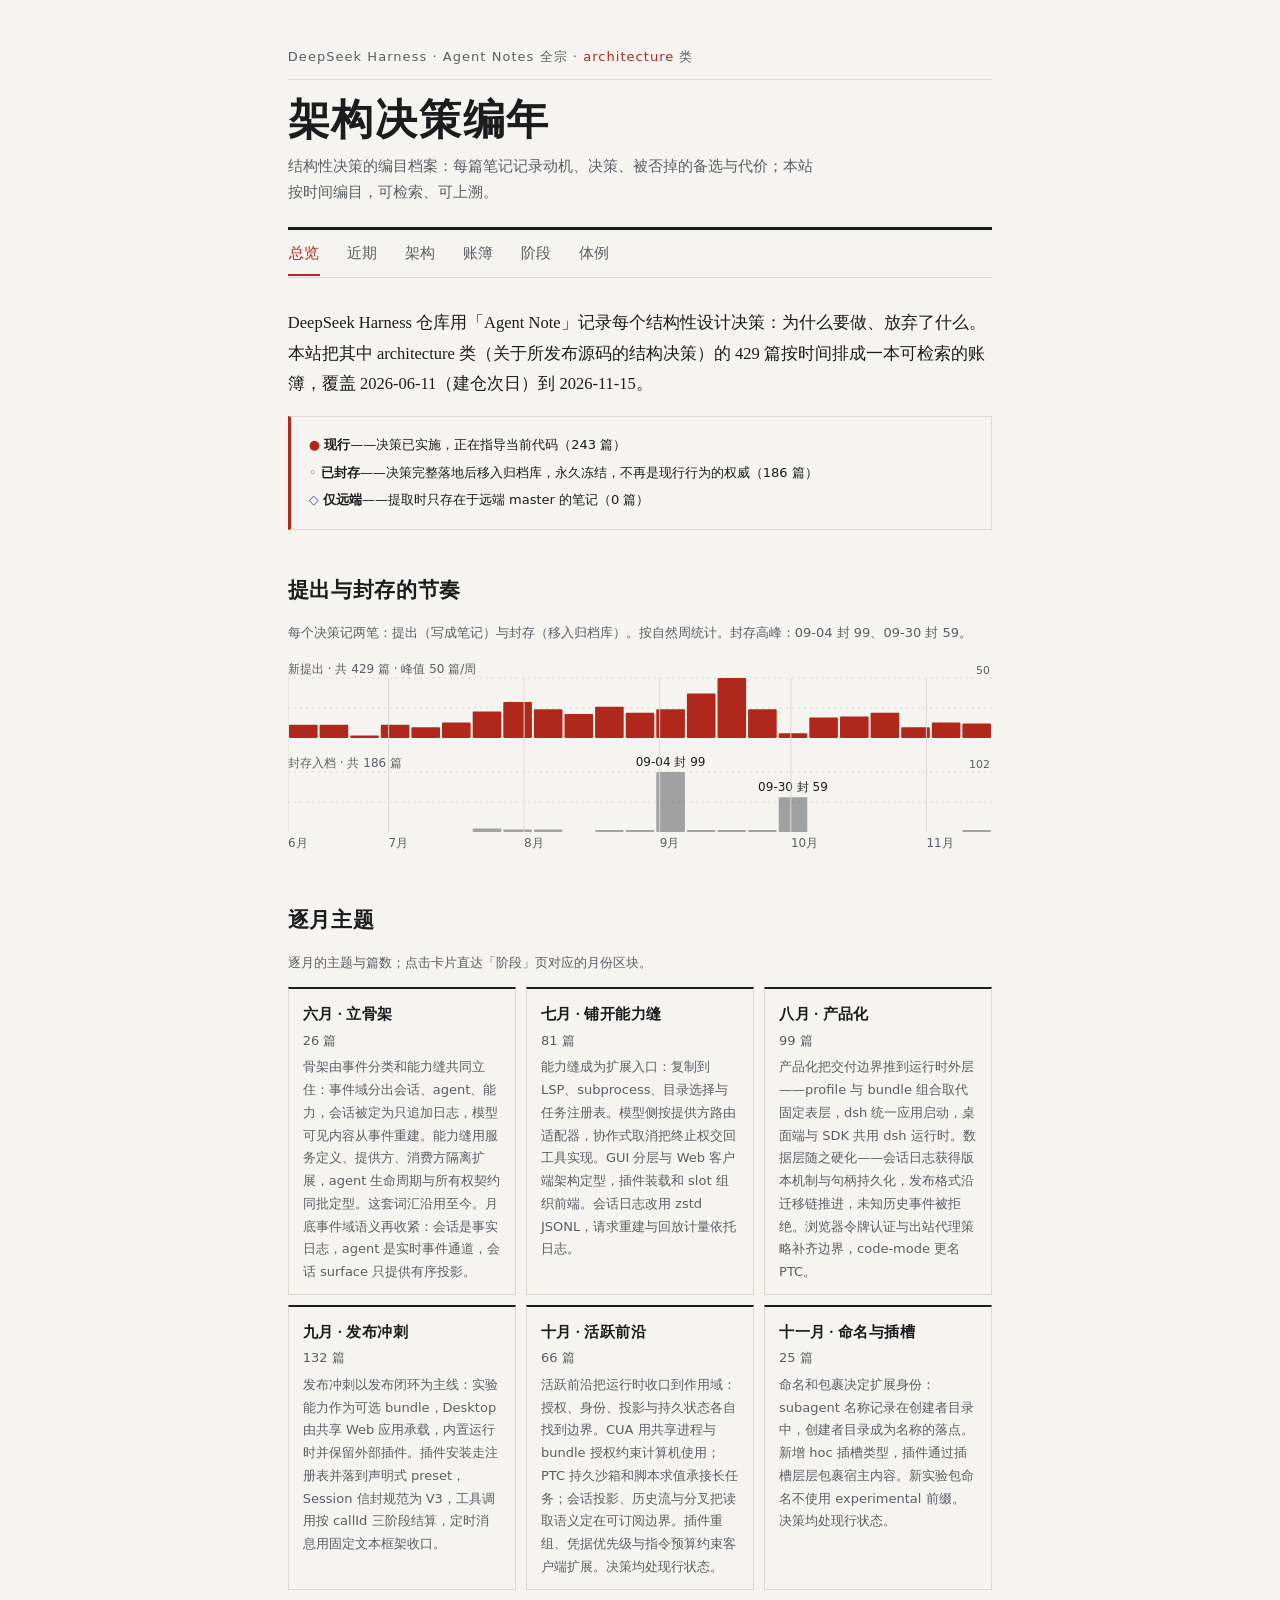
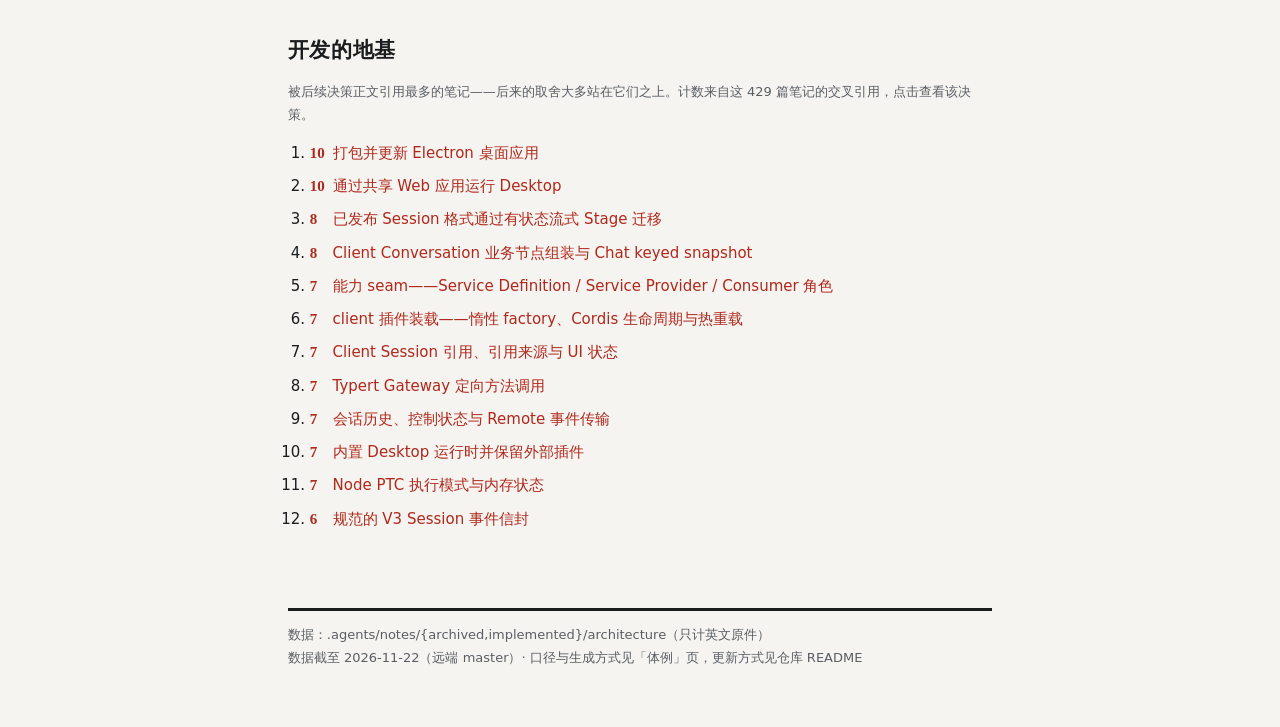
==== commit 48b8d362: "publish site 2026-11-23" ====
--- a/index.html
+++ b/index.html
@@ -5,7 +5,7 @@
   <meta name="viewport" content="width=device-width, initial-scale=1">
   <meta name="description" content="">
   <title></title>
-  <link rel="stylesheet" href="css/styles.css?v=202611190221b">
+  <link rel="stylesheet" href="css/styles.css?v=202611230131b">
 </head>
 <body>
   <header class="site-head">
@@ -21,10 +21,10 @@
     <p id="slot-footer"></p>
   </footer>
   <script src="js/vendor/marked.min.js"></script>
-  <script src="js/data.js?v=202611190221b"></script>
-  <script src="js/data.zh.js?v=202611190221b"></script>
-  <script src="js/content.js?v=202611190221"></script>
+  <script src="js/data.js?v=202611230131b"></script>
+  <script src="js/data.zh.js?v=202611230131b"></script>
+  <script src="js/content.js?v=202611230131"></script>
   <script src="js/static.js"></script>
-  <script src="js/app.js?v=202611190221b"></script>
+  <script src="js/app.js?v=202611230131b"></script>
 </body>
 </html>
